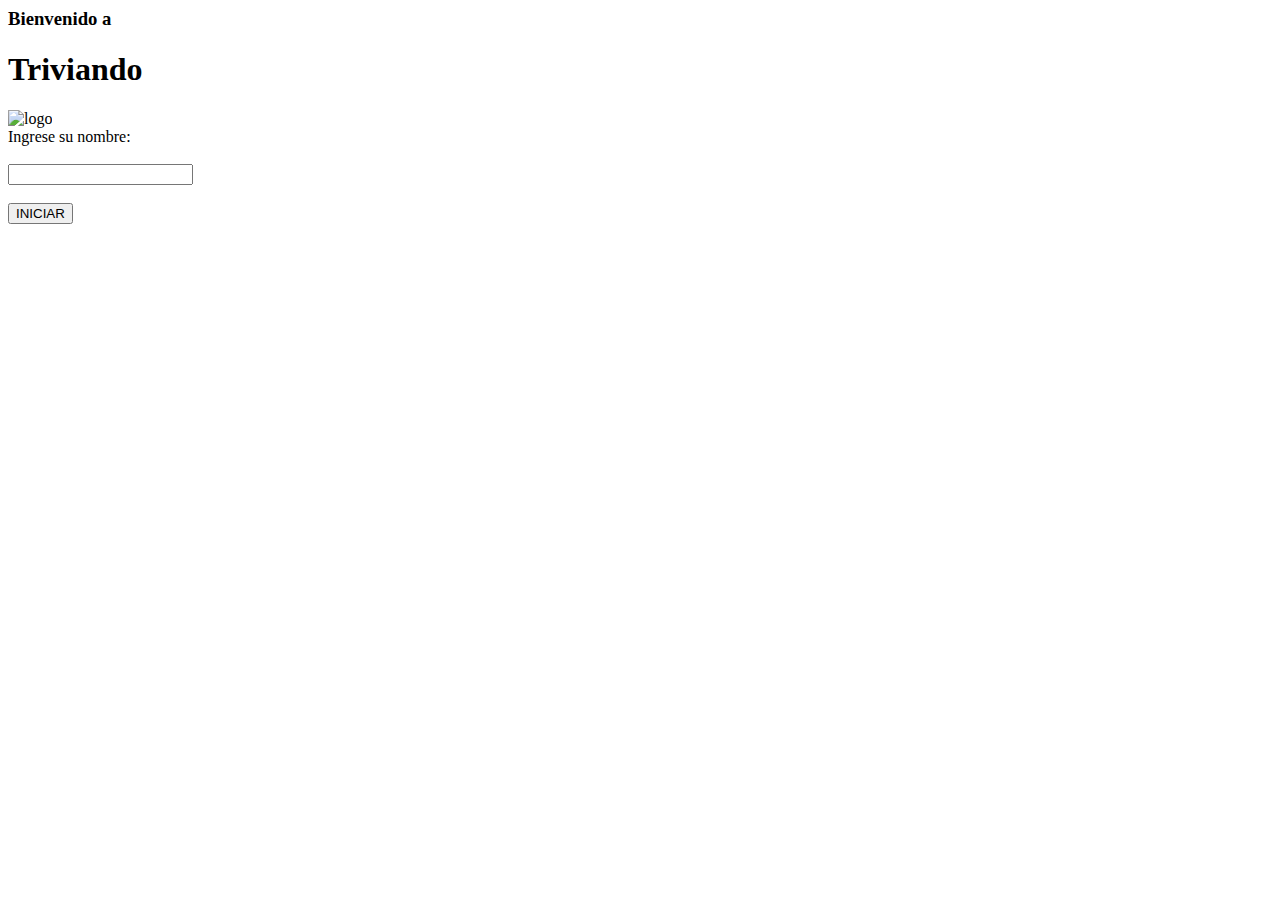
==== index.html @ 12a5b72a "Initial commit" ====
</html>
<!DOCTYPE html>
<html lang="en">

<head>
    <meta charset="UTF-8">
    <meta name="viewport" content="width=device-width, initial-scale=1.0">
    <title>Triviando</title>
    <link href="./style.css" rel="stylesheet" type="text/css" />

</head>

<body>
    <h3>Bienvenido a</h3>
    <h1>Triviando</h1>
    <img src="./Imagenes/logo1.jpg" alt="logo">


    <div>
        <form action="./pantalla_2.html" method="GET">
            <label for="Nombre">Ingrese su nombre:</label>
            <BR></BR>
            <input type="text" id="fname" name="fname" value="">
            <BR></BR>
            <input type="submit" value="INICIAR">
        </form>
    </div>



    <script src="./script.js"></script>
</body>

</html>
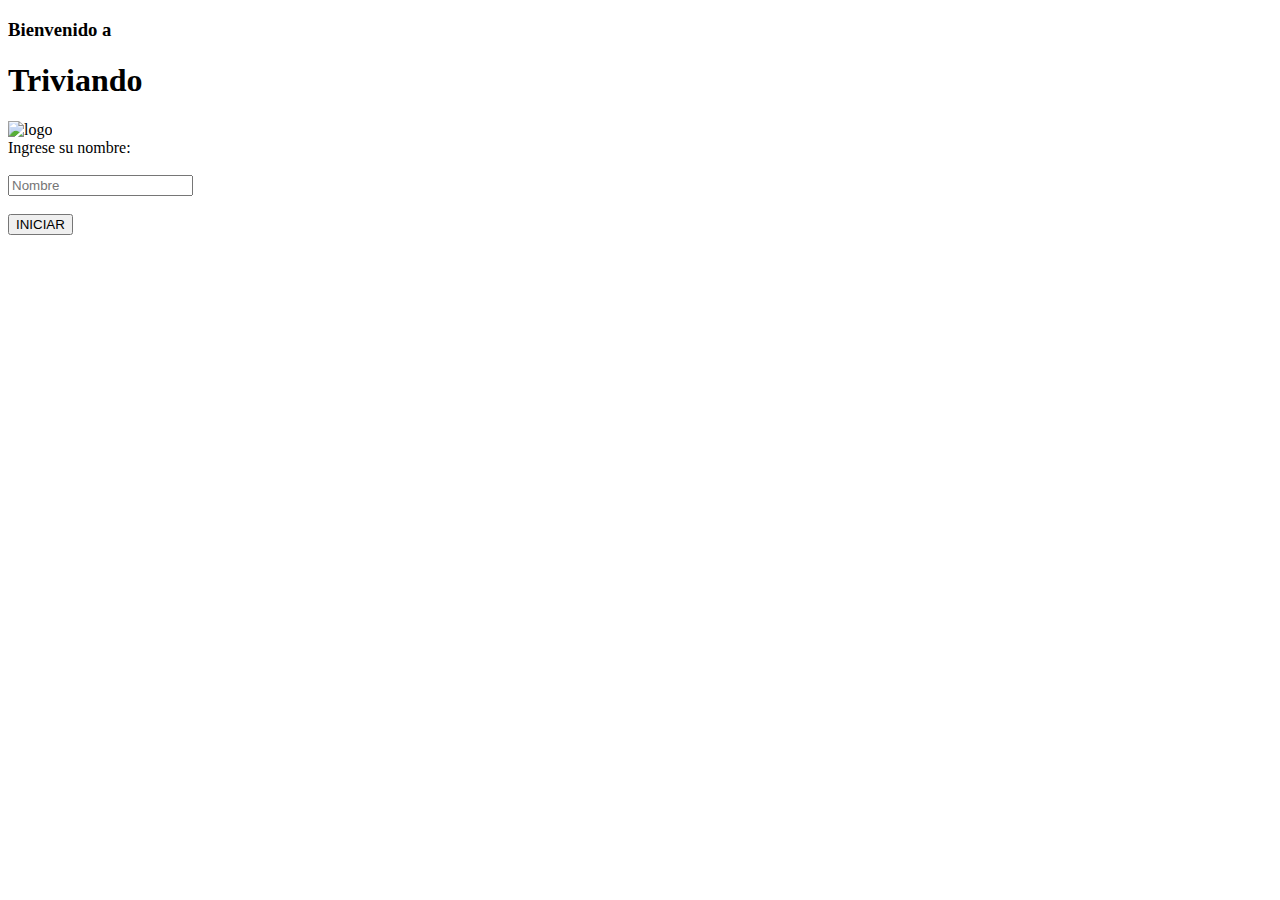
==== commit 6114562d: "Se agrego una pagina de pruebas, se incorporo el nombre del usuario a la pag de selección por medio " ====
--- a/index.html
+++ b/index.html
@@ -1,13 +1,16 @@
-</html>
+
 <!DOCTYPE html>
-<html lang="en">
-
 <head>
-    <meta charset="UTF-8">
-    <meta name="viewport" content="width=device-width, initial-scale=1.0">
     <title>Triviando</title>
     <link href="./style.css" rel="stylesheet" type="text/css" />
+    <script type="text/javascript">
+        function obtenerdatos() {
+            var nombre = document.getElementById('nombre').value;
 
+            document.registro.nombreobtenido.value = nom
+
+        }
+    </script>
 </head>
 
 <body>
@@ -15,20 +18,18 @@
     <h1>Triviando</h1>
     <img src="./Imagenes/logo1.jpg" alt="logo">
 
-
     <div>
-        <form action="./pantalla_2.html" method="GET">
+        <form action="pantalla_categoria.html" method="GET">
             <label for="Nombre">Ingrese su nombre:</label>
             <BR></BR>
-            <input type="text" id="fname" name="fname" value="">
+            <input type="text" id="nombre" name="nombre" placeholder="Nombre" required>
             <BR></BR>
             <input type="submit" value="INICIAR">
         </form>
     </div>
 
+    <script src="./script.js"></script>
 
-
-    <script src="./script.js"></script>
 </body>
 
 </html>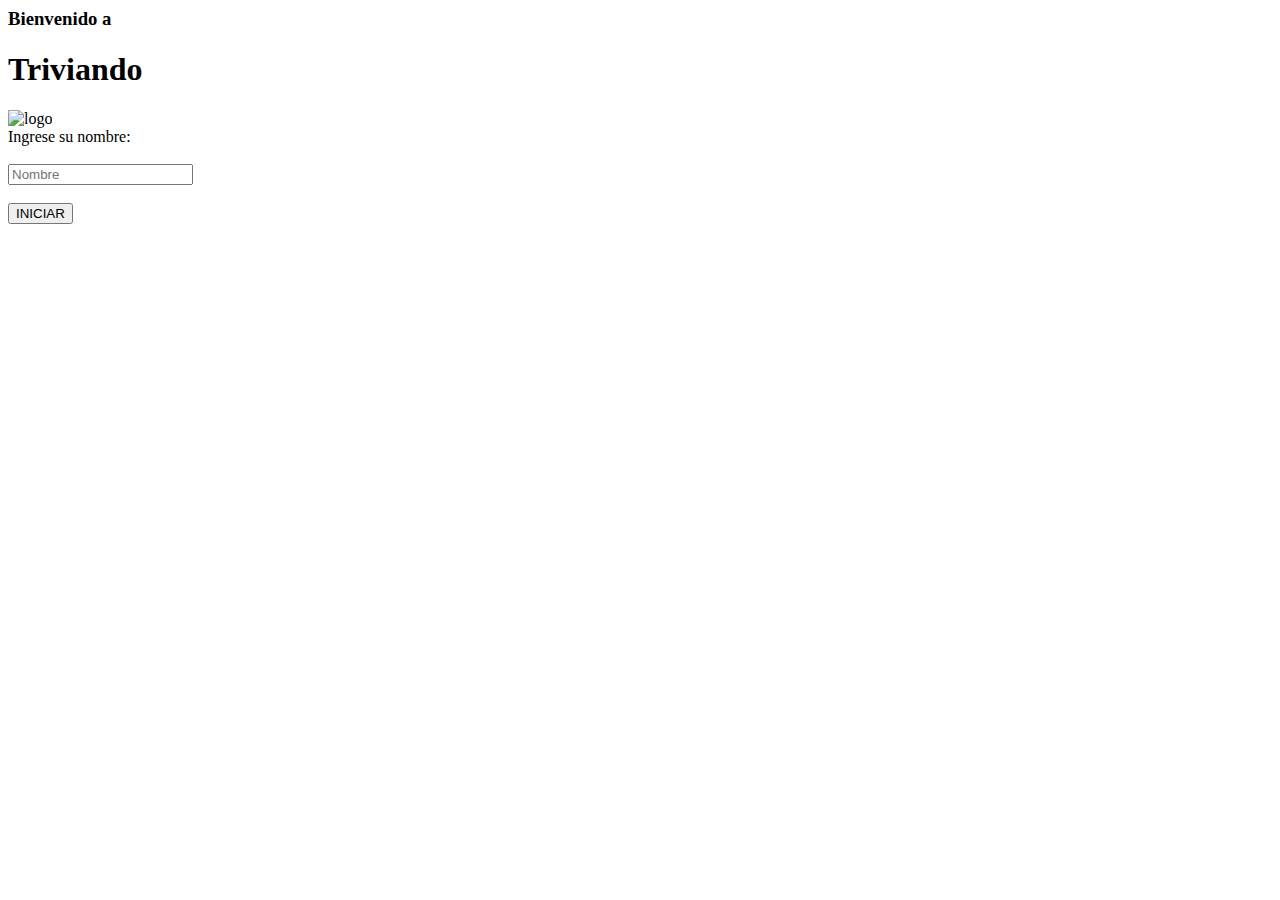
==== commit 6ce294b4: "Funcional pantalla logica y educacion, script en su pag." ====
--- a/index.html
+++ b/index.html
@@ -1,22 +1,20 @@
+</html>
+<!DOCTYPE html>
+<html lang="en">
 
-<!DOCTYPE html>
 <head>
+    <meta charset="UTF-8">
+    <meta name="viewport" content="width=device-width, initial-scale=1.0">
     <title>Triviando</title>
     <link href="./style.css" rel="stylesheet" type="text/css" />
-    <script type="text/javascript">
-        function obtenerdatos() {
-            var nombre = document.getElementById('nombre').value;
-
-            document.registro.nombreobtenido.value = nom
-
-        }
-    </script>
+    <script src="./script.js"></script>
 </head>
 
 <body>
     <h3>Bienvenido a</h3>
     <h1>Triviando</h1>
     <img src="./Imagenes/logo1.jpg" alt="logo">
+
 
     <div>
         <form action="pantalla_categoria.html" method="GET">
@@ -27,9 +25,6 @@
             <input type="submit" value="INICIAR">
         </form>
     </div>
-
-    <script src="./script.js"></script>
-
 </body>
 
 </html>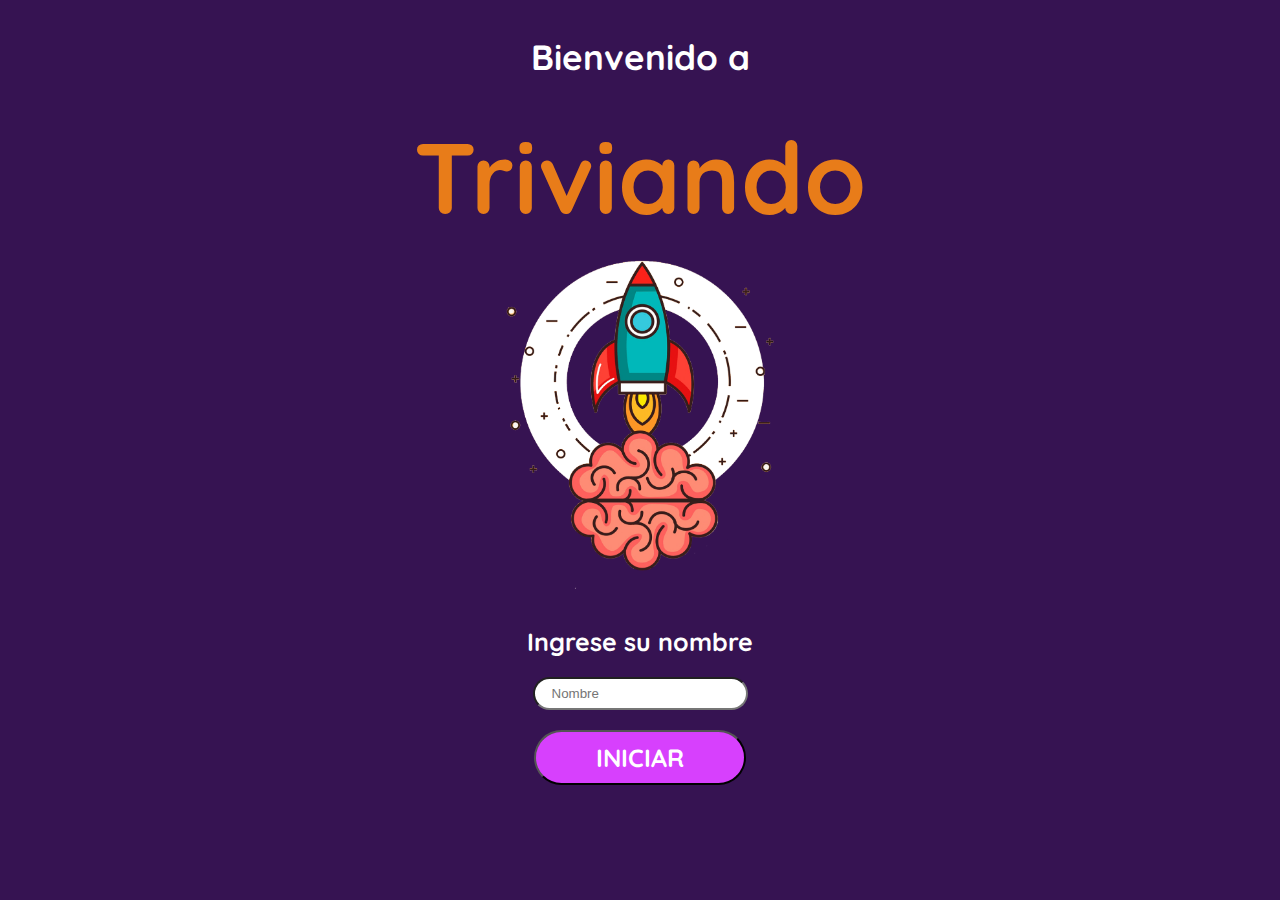
==== commit 4f3cc145: "Cambios realizados por florencia, agregando estilo" ====
--- a/index.html
+++ b/index.html
@@ -1,30 +1,34 @@
-</html>
 <!DOCTYPE html>
-<html lang="en">
-
+<link href ="style.css" rel ="stylesheet">
 <head>
-    <meta charset="UTF-8">
-    <meta name="viewport" content="width=device-width, initial-scale=1.0">
-    <title>Triviando</title>
-    <link href="./style.css" rel="stylesheet" type="text/css" />
-    <script src="./script.js"></script>
+  <style> body { background-color: #361352; }</style>
+  <link href="https://fonts.googleapis.com/css2?family=Quicksand" rel="stylesheet">
+  <title>Triviando</title>
+  <script src="./script.js"></script>
+  <style>
+.label {
+color: white;
+padding: 8px;
+font-family: Quicksand;
+font-size:25px;
+font-weight: bold;
+margin-bottom:100px;
+}
+  </style>
 </head>
-
 <body>
-    <h3>Bienvenido a</h3>
-    <h1>Triviando</h1>
-    <img src="./Imagenes/logo1.jpg" alt="logo">
-
+  <h3 style="font-size:35px;color:#FFFFFF;";>Bienvenido a</h3>
+  <h1  style="font-size:100px;color:#E87C19;margin-top:30px;";>Triviando</h1>
+  <img src="logo.png" width="350" height="350">
 
     <div>
         <form action="pantalla_categoria.html" method="GET">
-            <label for="Nombre">Ingrese su nombre:</label>
+            <span class="label">Ingrese su nombre</span>
             <BR></BR>
             <input type="text" id="nombre" name="nombre" placeholder="Nombre" required>
             <BR></BR>
             <input type="submit" value="INICIAR">
         </form>
-    </div>
 </body>
 
-</html>+</html>
--- a/style.css
+++ b/style.css
@@ -0,0 +1,98 @@
+html {
+font-family:'Quicksand', sans-serif;
+text-align: center;
+
+}
+
+
+
+"font-size:30px color:#FFFFFF"   //subtitulo bienvenido
+"font-size:130px color:#E87C19" margin-top: 30px;    //titulo TRIVIANDO
+
+body {background-color: #361352;} //color pantalla
+
+.label {
+  color: white;
+  padding: 8px;
+  font-family: Quicksand;
+  font-size:15px;
+  font-weight: bold;
+  margin-bottom:100;
+
+}
+img {                      //editar logo de bienvenida
+  max-width: 100%;
+  height: auto;
+  margin-top: -60px;
+}
+
+input[type=submit]{
+  background-color: #D740FD;
+  font-weight: bold;
+  font-size:25px;
+  font-family: Quicksand;
+  border-radius:40px;
+  color: white;
+  padding:10px 60px;
+  margin-bottom:30px;
+}
+input[type=text]{
+  padding: 7px 17px;
+  border-radius: 40px;
+}
+#boton_logica{
+  background-color: #D740FD;
+  font-weight: bold;
+  font-family: Quicksand;
+  font-size:25px;
+  border-radius:25px;
+  padding: 10px 60px;
+  color: white;
+  margin:150px 150px;
+  text-align: center;
+}
+#boton_educacion{
+  background-color: #5CDCF8;
+  font-weight: bold;
+  font-family: Quicksand;
+  font-size:25px;
+  border-radius:25px;
+  padding: 10px 60px;
+  color: white;
+  margin:150px 150px
+}
+#preguntauno{
+color:#E87C19;
+font-weight: bold;
+font-size:25px;
+text-align: center;
+margin-top: 60px;
+}
+#preguntados{
+color:#E87C19;
+font-weight: bold;
+font-size:25px;
+text-align: center;
+margin-top: 60px;
+}
+#preguntatres{
+color:#E87C19;
+font-weight: bold;
+font-size:25px;
+text-align: center;
+margin-top: 60px;
+}
+#preguntacuatro{
+color:#E87C19;
+font-weight: bold;
+font-size:25px;
+text-align: center;
+margin-top: 60px;
+}
+#preguntacinco{
+color:#E87C19;
+font-weight: bold;
+font-size:25px;
+text-align: center;
+margin-top: 60px;
+}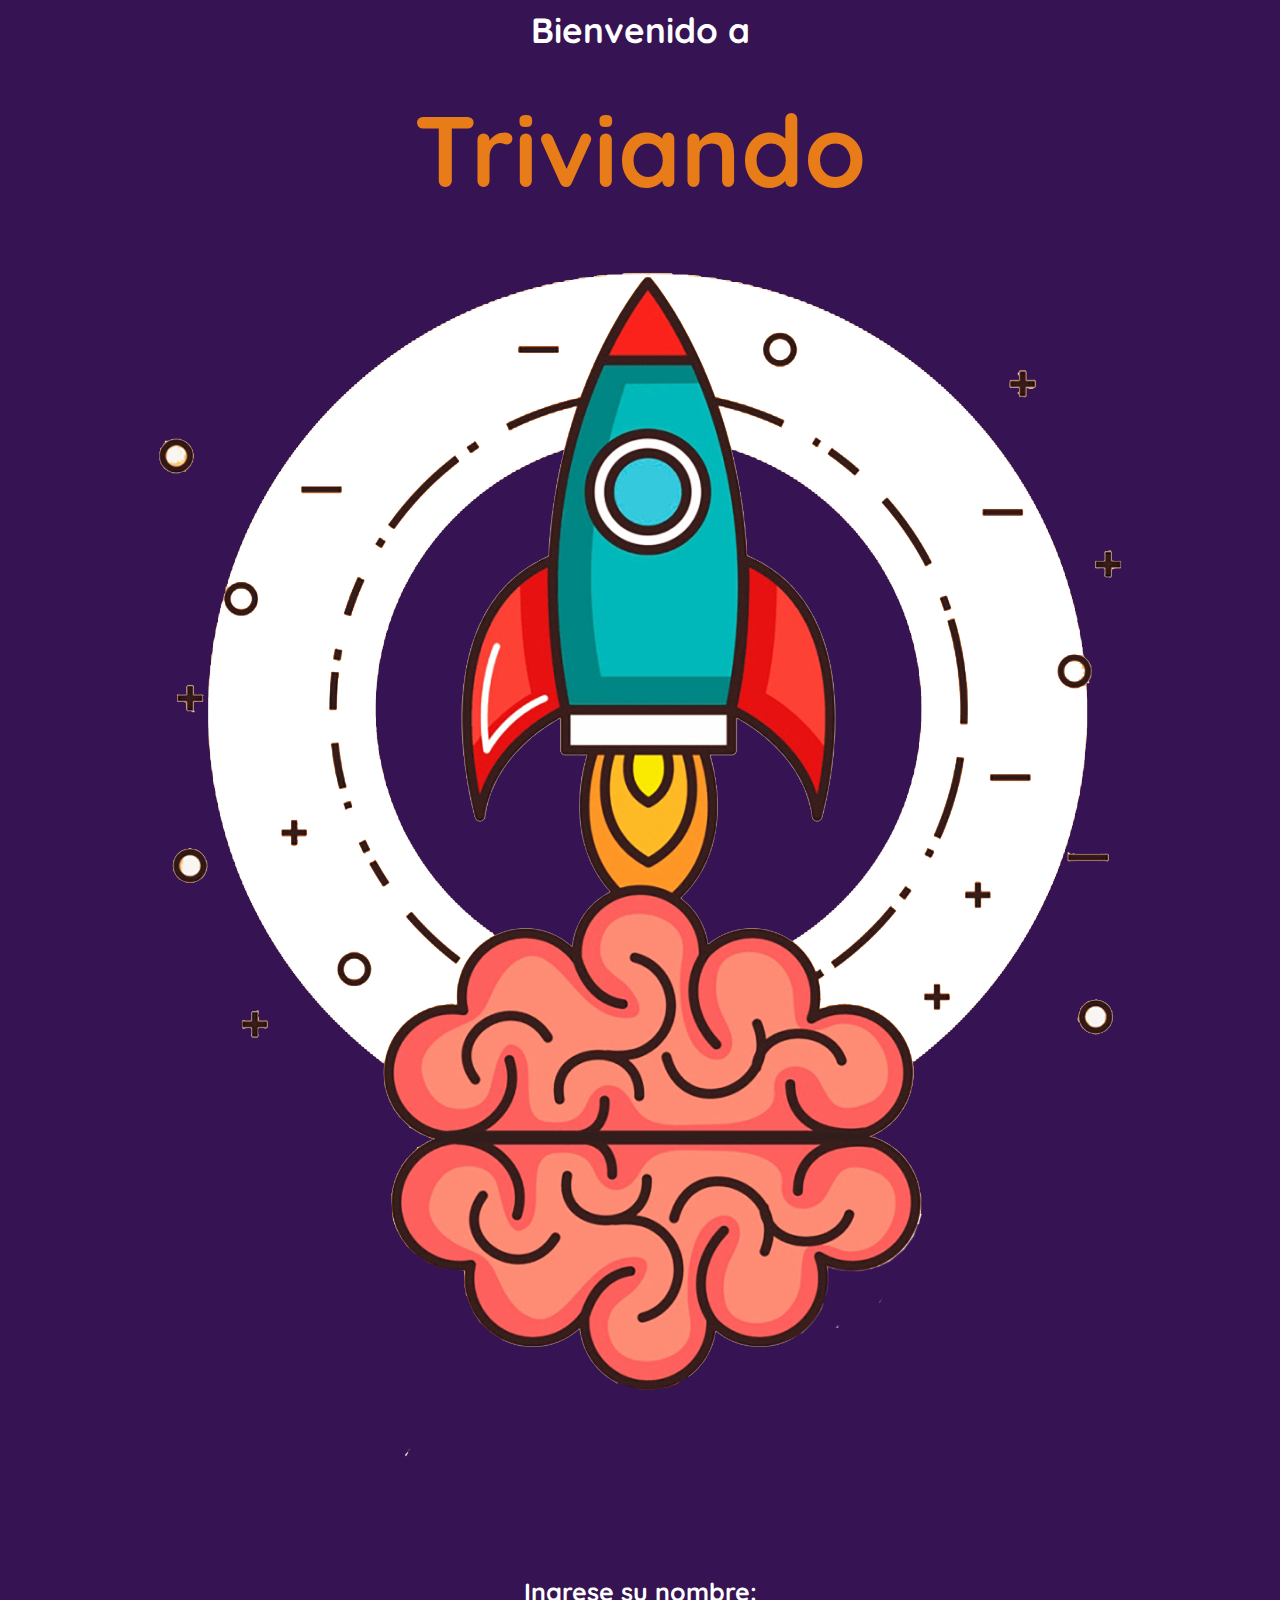
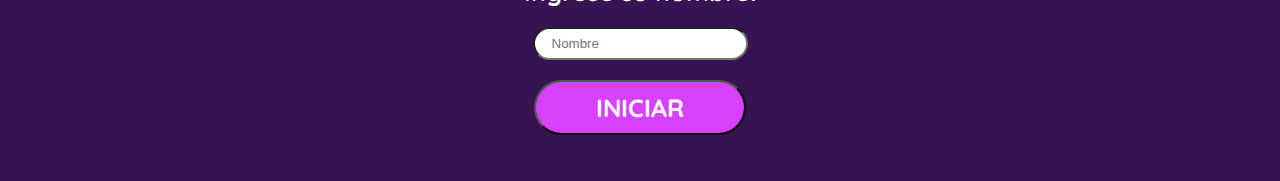
==== commit 0621d605: "Funcion operativa, falta css por incorporar" ====
--- a/index.html
+++ b/index.html
@@ -1,34 +1,31 @@
+</html>
 <!DOCTYPE html>
-<link href ="style.css" rel ="stylesheet">
+<html lang="en">
+
 <head>
-  <style> body { background-color: #361352; }</style>
-  <link href="https://fonts.googleapis.com/css2?family=Quicksand" rel="stylesheet">
-  <title>Triviando</title>
-  <script src="./script.js"></script>
-  <style>
-.label {
-color: white;
-padding: 8px;
-font-family: Quicksand;
-font-size:25px;
-font-weight: bold;
-margin-bottom:100px;
-}
-  </style>
+    <meta charset="UTF-8">
+    <meta name="viewport" content="width=device-width, initial-scale=1.0">
+    <title>Triviando</title>
+    <link href="./style.css" rel="stylesheet" type="text/css" />
+    <link href="https://fonts.googleapis.com/css2?family=Quicksand" rel="stylesheet">
+    <script src="./script.js"></script>
 </head>
+
 <body>
-  <h3 style="font-size:35px;color:#FFFFFF;";>Bienvenido a</h3>
-  <h1  style="font-size:100px;color:#E87C19;margin-top:30px;";>Triviando</h1>
-  <img src="logo.png" width="350" height="350">
+    <h3 id="h3_index">Bienvenido a</h3>
+    <h1 id="h1_index">Triviando</h1>
+    <img src="logo.png" alt="logo">
+
 
     <div>
         <form action="pantalla_categoria.html" method="GET">
-            <span class="label">Ingrese su nombre</span>
+            <label class="label" for="Nombre">Ingrese su nombre:</label>
             <BR></BR>
             <input type="text" id="nombre" name="nombre" placeholder="Nombre" required>
             <BR></BR>
             <input type="submit" value="INICIAR">
         </form>
+    </div>
 </body>
 
-</html>
+</html>--- a/style.css
+++ b/style.css
@@ -1,98 +1,154 @@
-html {
-font-family:'Quicksand', sans-serif;
-text-align: center;
+body {
+    font-family: 'Quicksand', sans-serif;
+    text-align: center;
+    background-color: #361352;
+}
+
+
+/* Ingreso de nombre */
+
+.label {
+    color: white;
+    padding: 8px;
+    font-family: Quicksand;
+    font-size: 25px;
+    font-weight: bold;
+    margin-bottom: 100;
+}
+
+
+/* Logo_index */
+
+img {
+    max-width: 100%;
+    height: auto;
+    margin-top: -60px;
+}
+
+#h3_index {
+    font-size: 35px;
+    color: #FFFFFF;
+}
+
+#h1_index {
+    font-size: 100px;
+    color: #E87C19;
+    margin-top: 30px;
+}
+
+input[type=text] {
+    padding: 7px 17px;
+    border-radius: 40px;
+}
+
+input[type=submit] {
+    background-color: #D740FD;
+    font-weight: bold;
+    font-size: 25px;
+    font-family: Quicksand;
+    border-radius: 40px;
+    color: white;
+    padding: 10px 60px;
+    margin-bottom: 30px;
+}
+
+
+/* Pantalla de categoria */
+
+#h1_categoria {
+    font-size: 60px;
+    color: #E87C19
+}
+
+#boton_logica {
+    background-color: #D740FD;
+    font-weight: bold;
+    font-family: Quicksand;
+    font-size: 25px;
+    border-radius: 25px;
+    padding: 10px 60px;
+    color: white;
+    margin: 150px 150px;
+    text-align: center;
+}
+
+#boton_educacion {
+    background-color: #5CDCF8;
+    font-weight: bold;
+    font-family: Quicksand;
+    font-size: 25px;
+    border-radius: 25px;
+    padding: 10px 60px;
+    color: white;
+    margin: 150px 150px
+}
+
+
+/* Pantalla de educación */
+
+.h2_educacion {
+    font-size: 35px;
+    color: #FFFFFF";
 
 }
 
-
-
-"font-size:30px color:#FFFFFF"   //subtitulo bienvenido
-"font-size:130px color:#E87C19" margin-top: 30px;    //titulo TRIVIANDO
-
-body {background-color: #361352;} //color pantalla
-
-.label {
-  color: white;
-  padding: 8px;
-  font-family: Quicksand;
-  font-size:15px;
-  font-weight: bold;
-  margin-bottom:100;
+.h2_logica {
+    font-size: 35px;
+    color: #FFFFFF";
 
 }
-img {                      //editar logo de bienvenida
-  max-width: 100%;
-  height: auto;
-  margin-top: -60px;
+
+.flecha_avanza {
+    width: 100px;
+    height: 100px;
 }
 
-input[type=submit]{
-  background-color: #D740FD;
-  font-weight: bold;
-  font-size:25px;
-  font-family: Quicksand;
-  border-radius:40px;
-  color: white;
-  padding:10px 60px;
-  margin-bottom:30px;
+.flecha_atras {
+    width: 100px;
+    height: 100px;
 }
-input[type=text]{
-  padding: 7px 17px;
-  border-radius: 40px;
+
+.flecha_atras_categoria {
+    width: 20px;
+    height: 20px;
 }
-#boton_logica{
-  background-color: #D740FD;
-  font-weight: bold;
-  font-family: Quicksand;
-  font-size:25px;
-  border-radius:25px;
-  padding: 10px 60px;
-  color: white;
-  margin:150px 150px;
-  text-align: center;
+
+#preguntauno {
+    color: #E87C19;
+    font-weight: bold;
+    font-size: 25px;
+    text-align: center;
+    margin-top: 60px;
 }
-#boton_educacion{
-  background-color: #5CDCF8;
-  font-weight: bold;
-  font-family: Quicksand;
-  font-size:25px;
-  border-radius:25px;
-  padding: 10px 60px;
-  color: white;
-  margin:150px 150px
+
+#preguntados {
+    color: #E87C19;
+    font-weight: bold;
+    font-size: 25px;
+    text-align: center;
+    margin-top: 60px;
 }
-#preguntauno{
-color:#E87C19;
-font-weight: bold;
-font-size:25px;
-text-align: center;
-margin-top: 60px;
+
+#preguntatres {
+    color: #E87C19;
+    font-weight: bold;
+    font-size: 25px;
+    text-align: center;
+    margin-top: 60px;
 }
-#preguntados{
-color:#E87C19;
-font-weight: bold;
-font-size:25px;
-text-align: center;
-margin-top: 60px;
+
+#preguntacuatro {
+    color: #E87C19;
+    font-weight: bold;
+    font-size: 25px;
+    text-align: center;
+    margin-top: 60px;
 }
-#preguntatres{
-color:#E87C19;
-font-weight: bold;
-font-size:25px;
-text-align: center;
-margin-top: 60px;
-}
-#preguntacuatro{
-color:#E87C19;
-font-weight: bold;
-font-size:25px;
-text-align: center;
-margin-top: 60px;
-}
-#preguntacinco{
-color:#E87C19;
-font-weight: bold;
-font-size:25px;
-text-align: center;
-margin-top: 60px;
+
+#preguntacinco {
+    color: #E87C19;
+    font-weight: bold;
+    font-size: 25px;
+    text-align: center;
+    margin-top: 60px;
 }